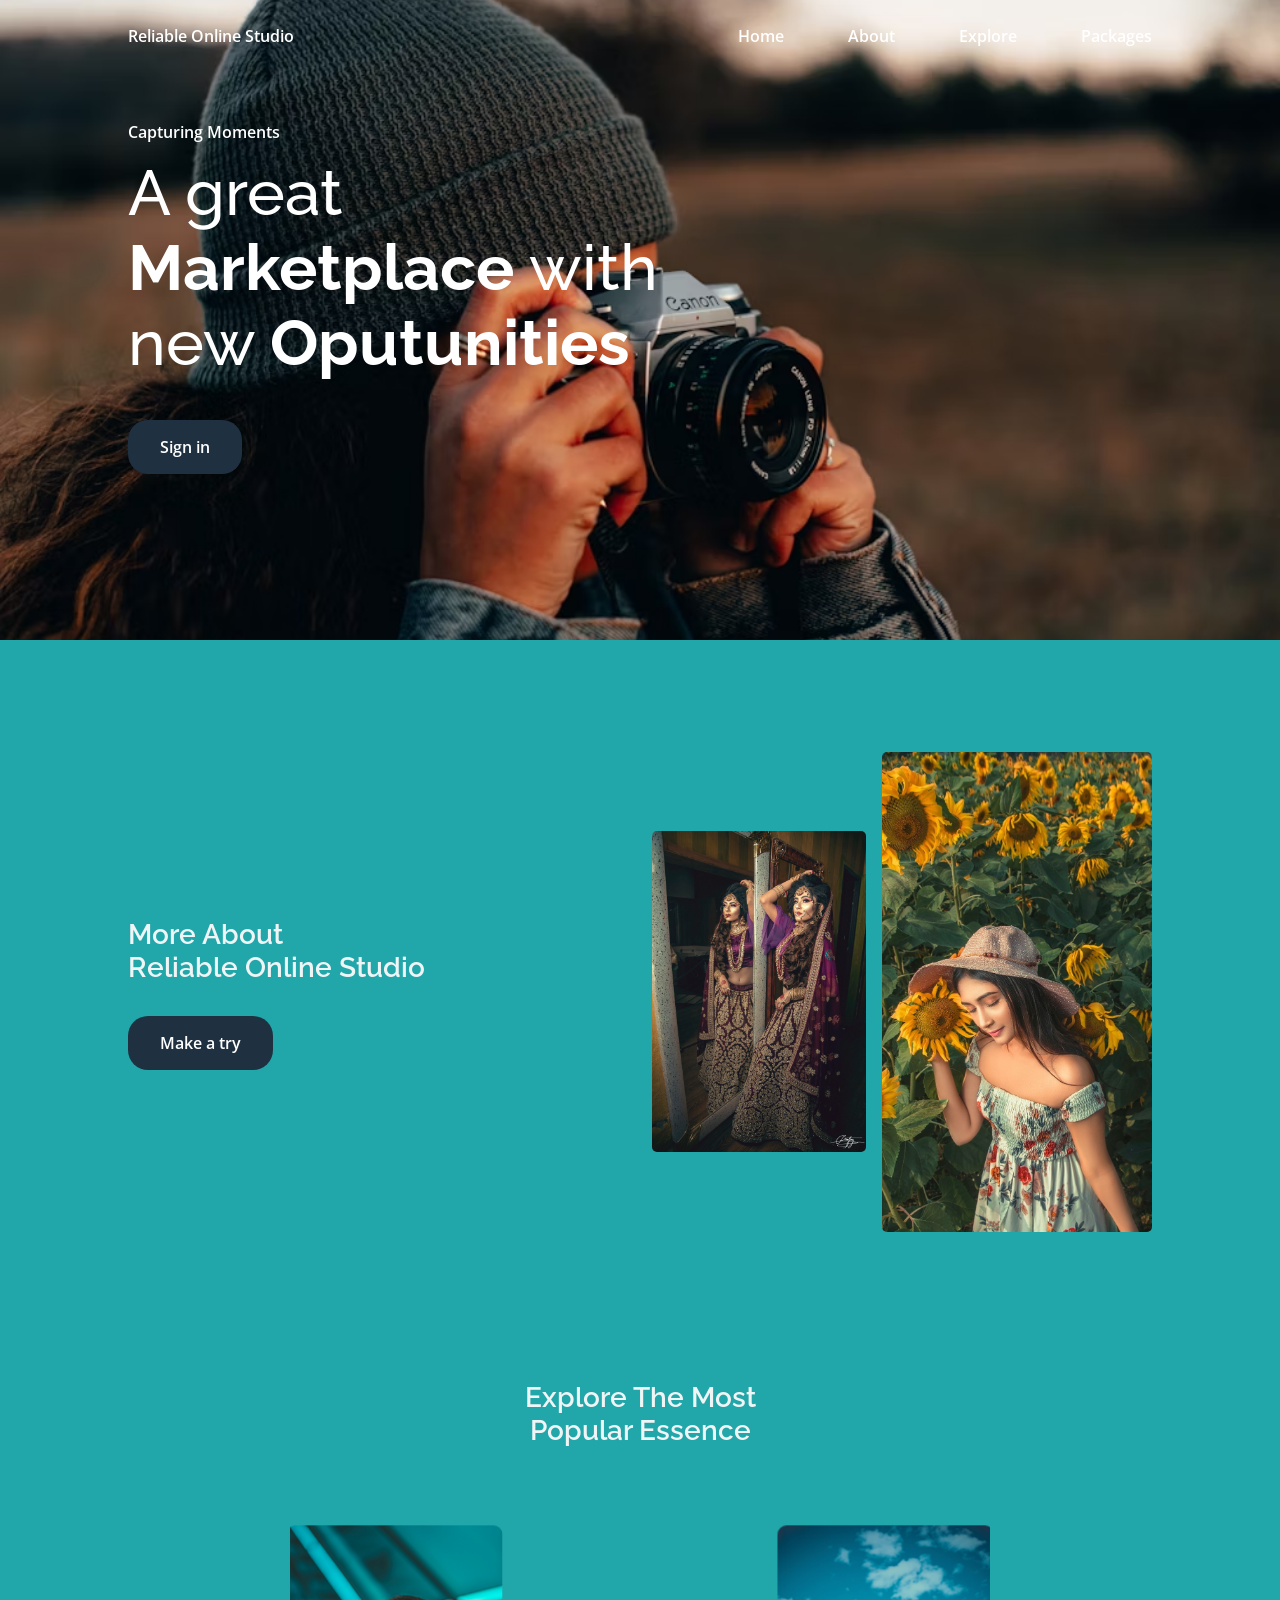
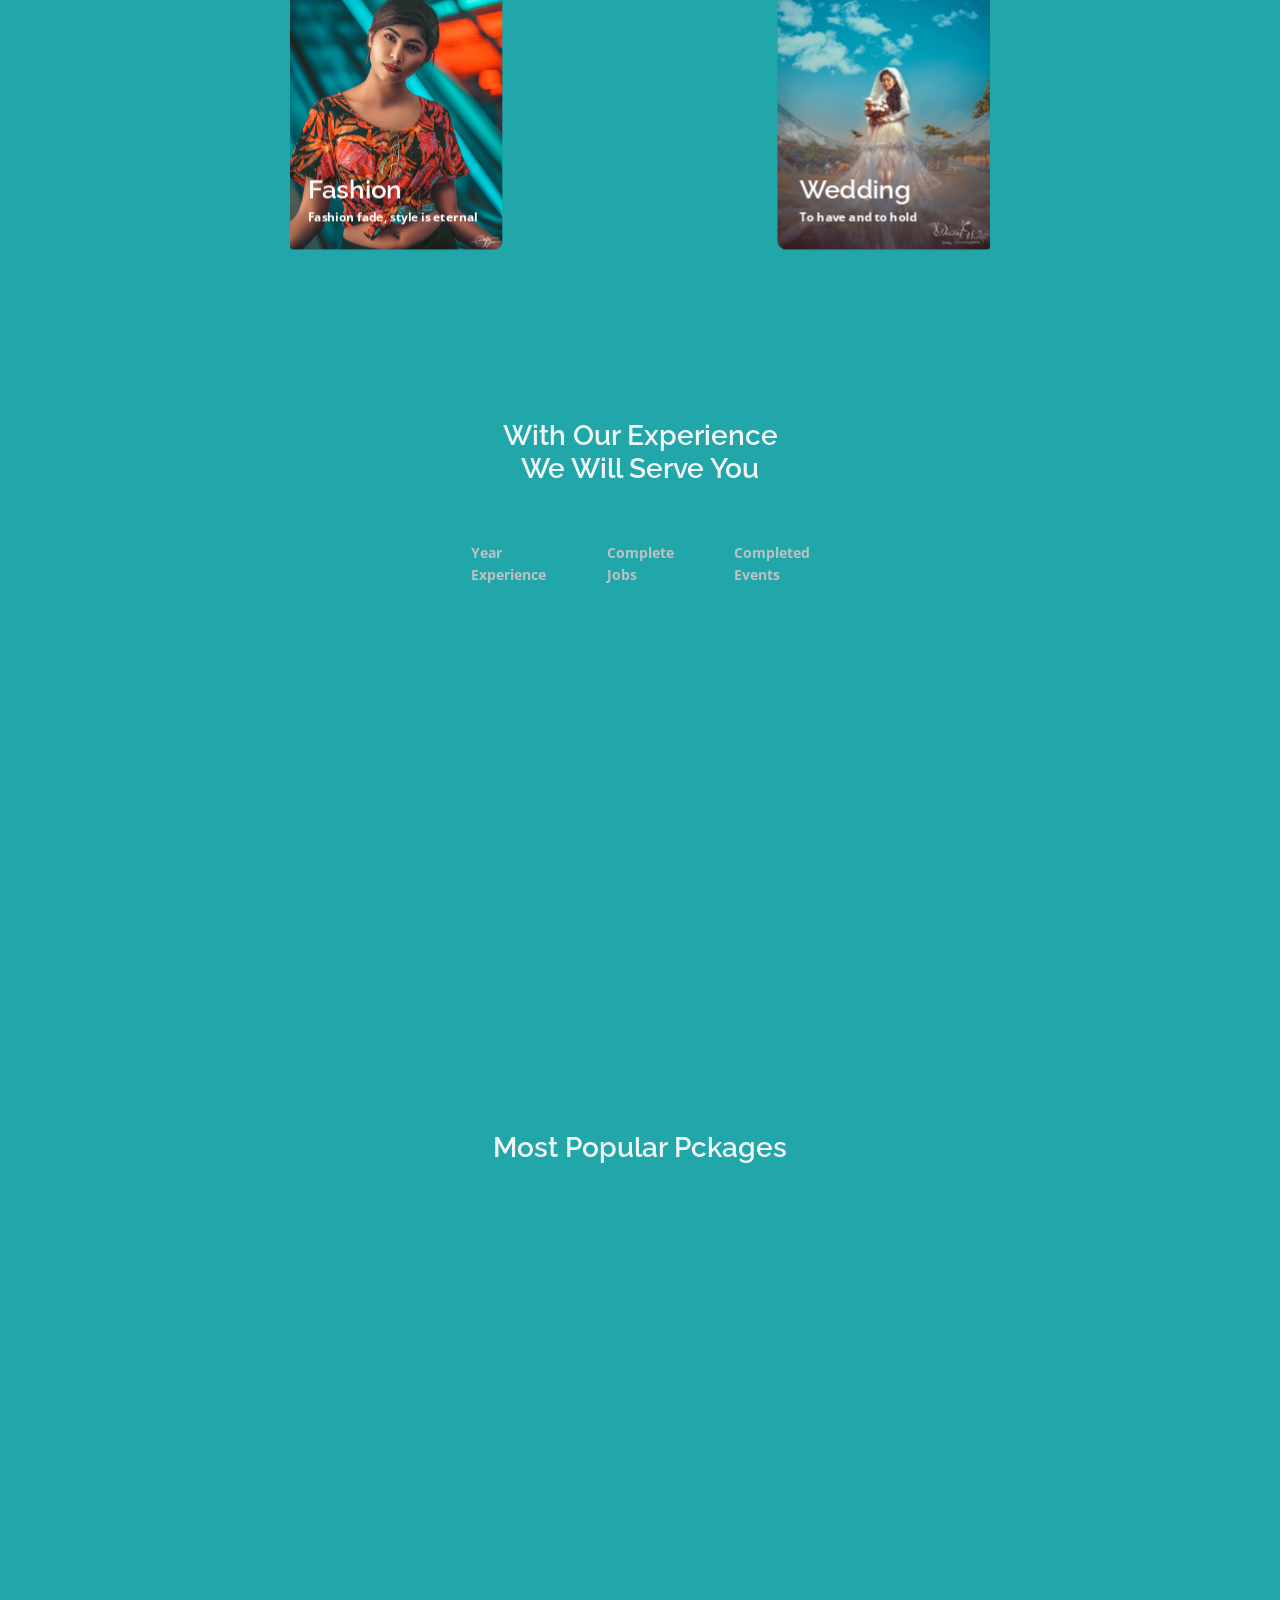
==== Photo Broker/Nav.html @ ecc48aa8 "Add files via upload" ====
<!DOCTYPE html>
<html lang="en">
  <head>
    <meta charset="UTF-8" />
    <meta name="viewport" content="width=device-width, initial-scale=1.0" />

    <link rel="shortcut icon" href="assets/img/logo.png" type="image/png" />

    <!--=============== REMIXICONS ===============-->
    <link
      href="https://cdn.jsdelivr.net/npm/remixicon@2.5.0/fonts/remixicon.css"
      rel="stylesheet"
    />

    <!--=============== SWIPER CSS ===============-->
    <link rel="stylesheet" href="assets/css/swiper-bundle.min.css" />

    <!--=============== CSS ===============-->
    <link rel="stylesheet" href="assets/css/styles.css" />

    <title>Reliable Online Studio</title>
  </head>
  <body class= "dark-theme">
    <header class="header" id="header">
      <nav class="nav container">
        <a href="#" class="nav__logo" id="rosLogo">Reliable Online Studio</a>

        <div class="nav__menu" id="nav-menu">
          <ul class="nav__list">
            <li class="nav__item">
              <a href="#home" class="nav__link">Home</a>
            </li>
            <li class="nav__item">
              <a href="#about" class="nav__link">About</a>
            </li>
            <li class="nav__item">
              <a href="#explore" class="nav__link">Explore</a>
            </li>
            <li class="nav__item">
              <a href="#packages" class="nav__link">Packages</a>
            </li>
          </ul>

          <i class="ri-close-line nav__close" id="nav-close"></i>
        </div>

        <div class="nav__toggle" id="nav-toggle">
          <i class="ri-function-line"></i>
        </div>
      </nav>
    </header>

    <main class="main">
      <!--==================== HOME ====================-->
      <section class="home" id="home">
        <img src="assets/img/Main.avif" alt="" class="home__img" />

        <div class="home__container container grid">
          <div class="home__data">
            <span class="home__data-subtitle">Capturing Moments</span>
            <h1 class="home__data-title">
              A great<br> <b> Marketplace </b> with <br> new <b>Oputunities <br />
            </h1>
            <a href="signup.php" class="button">Sign in</a>
          </div>

          <div class="home__social">
            <a
              href="https://www.facebook.com/"
              target="_blank"
              class="home__social-link"
            >
              <i class="ri-facebook-box-fill"></i>
            </a>
            <a
              href="https://www.instagram.com/"
              target="_blank"
              class="home__social-link"
            >
              <i class="ri-instagram-fill"></i>
            </a>
            <a
              href="https://twitter.com/"
              target="_blank"
              class="home__social-link"
            >
              <i class="ri-twitter-fill"></i>
            </a>
          </div>
      </section>

      <!--==================== ABOUT ====================-->
      <section class="about section" id="about">
        <div class="about__container container grid">
          <div class="about__data">
            <h2 class="section__title about__title">
              More About <br />
              Reliable Online Studio
            </h2>
            <p class="about__description" id= "aboutInfo">
              
            </p>
            <a href="#" class="button">Make a try</a>
          </div>

          <div class="about__img">
            <div class="about__img-overlay">
              <img src="assets/img/about02.jpg" alt="" class="about__img-one" />
            </div>

            <div class="about__img-overlay">
              <img src="assets/img/about001.jpg" alt="" class="about__img-two" />
            </div>
          </div>
        </div>
      </section>

      <!--==================== Explore ====================-->
      <section class="discover section" id="explore">
        <h2 class="section__title">
          Explore the most <br />
          popular essence
        </h2>

        <div class="discover__container container swiper-container">
          <div class="swiper-wrapper">
            <!--==================== Explore 1 ====================-->
            <div class="discover__card swiper-slide">
              <img
                src="assets/img/omi.jpg"
                alt=""
                class="discover__img"
              />
              <div class="discover__data">
                <h2 class="discover__title">Portfolio</h2>
                <span class="discover__description">Capture Yourself</span>
              </div>
            </div>

            <!--==================== Explore 2 ====================-->
            <div class="discover__card swiper-slide">
              <img
                src="assets/img/wedding.jpg"
                alt=""
                class="discover__img"
              />
              <div class="discover__data">
                <h2 class="discover__title">Wedding</h2>
                <span class="discover__description">To have and to hold</span>
              </div>
            </div>

            <!--==================== Explore 3 ====================-->
            <div class="discover__card swiper-slide">
              <img
                src="assets/img/wild.jpg"
                alt=""
                class="discover__img"
              />
              <div class="discover__data">
                <h2 class="discover__title">Wild</h2>
                <span class="discover__description">One touch of nature</span>
              </div>
            </div>

            <!--==================== Explore 4 ====================-->
            <div class="discover__card swiper-slide">
              <img
                src="assets/img/dress2.jpg"
                alt=""
                class="discover__img"
              />
              <div class="discover__data">
                <h2 class="discover__title">Fashion</h2>
                <span class="discover__description">Fashion fade, style is eternal</span>
              </div>
            </div>
          </div>
        </div>
      </section>

      <!--==================== EXPERIENCE ====================-->
      <section class="experience section">
        <h2 class="section__title">
          With Our Experience <br />
          We Will Serve You
        </h2>

        <div class="experience__container container grid">
          <div class="experience__content grid">
            <div class="experience__data">
              <h2 class="experience__number" id="yrExpreience"></h2>
              <span class="experience__description"
                >Year <br />
                Experience</span
              >
            </div>

            <div class="experience__data">
              <h2 class="experience__number" id = "jobDone"></h2>
              <span class="experience__description"
                >Complete <br />
                Jobs</span
              >
            </div>

            <div class="experience__data">
              <h2 class="experience__number" id= "completed_Event"></h2>
              <span class="experience__description"
                >Completed <br />
                Events</span
              >
            </div>
          </div>

          <div class="experience__img grid">
            <div class="experience__overlay">
              <img
                src="assets/img/ex1.jpg"
                alt=""
                class="experience__img-one"
              />
            </div>

            <div class="experience__overlay">
              <img
                src="assets/img/ex2.jpg"
                alt=""
                class="experience__img-two"
              />
            </div>
          </div>
        </div>
      </section>

      <!--==================== Package ====================-->
      <section class="place section" id="packages">
        <h2 class="section__title">Most Popular Pckages</h2>

        <div class="place__container container grid">
          <!--==================== Package CARD 1 ====================-->
          <div class="place__card">
            <img src="assets/img/gold.jpg" alt="" class="place__img" />

            <div class="place__content">
              <span class="place__rating">
              </span>

              <div class="place__data">
                <h3 class="place__title">Gold</h3>
                <!-- <span class="place__subtitle">Indonesia</span> -->
                <span class="place__price">$10/Moth</span>
              </div>
            </div>
          </div>

          <!--==================== Package CARD 2 ====================-->
          <div class="place__card">
            <img src="assets/img/Premium.jpg" alt="" class="place__img" />

            <div class="place__content">
              <span class="place__rating">
              </span>

              <div class="place__data">
                <h3 class="place__title">Premium</h3>
                <span class="place__price">$15/Month</span>
              </div>
            </div>
          </div>

          <!--==================== Package CARD 3 ====================-->
          <div class="place__card">
            <img src="assets/img/silver.jpg" alt="" class="place__img" />

            <div class="place__content">
              <span class="place__rating">
              </span>

              <div class="place__data">
                <h3 class="place__title">Silver</h3>
                <span class="place__price">$5/Month</span>
              </div>
            </div>
          </div>

        </div>
      </section>

    <!--==================== FOOTER ====================-->
    <footer class="footer section">
      <div class="footer__container container grid">
        <div class="footer__content grid">
          <div class="footer__data">
            <h3 class="footer__title">ROS</h3>
            <p class="footer__description">
              Photography is the only language <br />that can be understood anywhere <br />in the world!
            </p>
            <div>
              <a
                href="https://www.facebook.com/"
                target="_blank"
                class="footer__social"
              >
                <i class="ri-facebook-box-fill"></i>
              </a>
              <a
                href="https://twitter.com/"
                target="_blank"
                class="footer__social"
              >
                <i class="ri-twitter-fill"></i>
              </a>
              <a
                href="https://www.instagram.com/"
                target="_blank"
                class="footer__social"
              >
                <i class="ri-instagram-fill"></i>
              </a>
              <a
                href="https://www.youtube.com/"
                target="_blank"
                class="footer__social"
              >
                <i class="ri-youtube-fill"></i>
              </a>
            </div>
          </div>

          <div class="footer__data">
            <h3 class="footer__subtitle">About</h3>
            <ul>
              <li class="footer__item">
                <a href="" class="footer__link">About Us</a>
              </li>
              <li class="footer__item">
                <a href="" class="footer__link">Features</a>
              </li>
              <li class="footer__item">
                <a href="" class="footer__link">New & Blog</a>
              </li>
            </ul>
          </div>
        </div>

        <div class="footer__rights">
          <p class="footer__copy">
            &#169; 2021 ROS. All rigths reserved.
          </p>
          <div class="footer__terms">
            <a href="#" class="footer__terms-link">Terms & Agreements</a>
            <a href="#" class="footer__terms-link">Privacy Policy</a>
          </div>
        </div>
      </div>
    </footer>

    <!--=============== SCROLL REVEAL===============-->
    <script src="assets/js/scrollreveal.min.js"></script>

    <!--=============== SWIPER JS ===============-->
    <script src="assets/js/swiper-bundle.min.js"></script>

    <!--=============== MAIN JS ===============-->
    <script src="main.js"></script>
  </body>
</html>
---- Photo Broker/assets/css/styles.css ----
/*=============== GOOGLE FONTS ===============*/
@import url("https://fonts.googleapis.com/css2?family=Open+Sans:wght@400;600&family=Raleway:wght@500;600;700&display=swap");

/*=============== VARIABLES CSS ===============*/
:root {
  --header-height: 3rem;

  /*========== Colors ==========*/
  /* Change favorite color to match images */
  /*Green dark 190 - Green 171 - Grren Blue 200*/
  --hue-color: 190;

  /* HSL color mode */
  --first-color: hsl(var(--hue-color), 64%, 22%);
  --first-color-second: hsl(var(--hue-color), 64%, 22%);
  --first-color-alt: hsl(var(--hue-color), 64%, 15%);
  --title-color: hsl(var(--hue-color), 64%, 18%);
  --text-color: hsl(var(--hue-color), 24%, 35%);
  --text-color-light: hsl(var(--hue-color), 8%, 60%);
  --input-color: hsl(var(--hue-color), 24%, 97%);
  --body-color: hsl(var(--hue-color), 100%, 99%);
  --white-color: #fff;
  --scroll-bar-color: hsl(var(--hue-color), 12%, 90%);
  --scroll-thumb-color: hsl(var(--hue-color), 12%, 75%);

  /*========== Font and typography ==========*/
  --body-font: "Open Sans", sans-serif;
  --title-font: "Raleway", sans-serif;
  --biggest-font-size: 2.5rem;
  --h1-font-size: 1.5rem;
  --h2-font-size: 1.25rem;
  --h3-font-size: 1rem;
  --normal-font-size: 0.938rem;
  --small-font-size: 0.813rem;
  --smaller-font-size: 0.75rem;

  /*========== Font weight ==========*/
  --font-medium: 500;
  --font-semi-bold: 600;

  /*========== Margenes Bottom ==========*/
  --mb-0-25: 0.25rem;
  --mb-0-5: 0.5rem;
  --mb-0-75: 0.75rem;
  --mb-1: 1rem;
  --mb-1-25: 1.25rem;
  --mb-1-5: 1.5rem;
  --mb-2: 2rem;
  --mb-2-5: 2.5rem;

  /*========== z index ==========*/
  --z-tooltip: 10;
  --z-fixed: 100;

  /*========== Hover overlay ==========*/
  --img-transition: 0.3s;
  --img-hidden: hidden;
  --img-scale: scale(1.1);
}

@media screen and (min-width: 968px) {
  :root {
    --biggest-font-size: 4rem;
    --h1-font-size: 2.25rem;
    --h2-font-size: 1.75rem;
    --h3-font-size: 1.25rem;
    --normal-font-size: 1rem;
    --small-font-size: 0.875rem;
    --smaller-font-size: 0.813rem;
  }
}

/*========== Variables Dark theme ==========*/
body.dark-theme {
  --first-color-second: hsl(var(--hue-color), 54%, 12%);
  --title-color: hsl(var(--hue-color), 24%, 95%);
  --text-color: hsl(var(--hue-color), 8%, 75%);
  --input-color: hsl(var(--hue-color), 29%, 16%);
  /* --body-color: hsl(var(--hue-color), 29%, 12%); */
  --body-color: #21a6aa;
  --scroll-bar-color: hsl(var(--hue-color), 12%, 48%);
  --scroll-thumb-color: hsl(var(--hue-color), 12%, 36%);
}
/*=============== BASE ===============*/
* {
  box-sizing: border-box;
  padding: 0;
  margin: 0;
}

html {
  scroll-behavior: smooth;
}

body {
  margin: var(--header-height) 0 0 0;
  font-family: var(--body-font);
  font-size: var(--normal-font-size);
  background-color: var(--body-color);
  color: var(--text-color);
}

h1,
h2,
h3 {
  color: var(--title-color);
  font-weight: var(--font-semi-bold);
  font-family: var(--title-font);
}

ul {
  list-style: none;
}

a {
  text-decoration: none;
}

img {
  max-width: 100%;
  height: auto;
}

button,
input {
  border: none;
  font-family: var(--body-font);
  font-size: var(--normal-font-size);
}

button {
  cursor: pointer;
}

input {
  outline: none;
}

.main {
  overflow-x: hidden;
}

/*=============== REUSABLE CSS CLASSES ===============*/
.section {
  padding: 4.5rem 0 2.5rem;
}

.section__title {
  font-size: var(--h2-font-size);
  color: var(--title-color);
  text-align: center;
  text-transform: capitalize;
  margin-bottom: var(--mb-2);
}

.container {
  max-width: 968px;
  margin-left: var(--mb-1);
  margin-right: var(--mb-1);
}

.grid {
  display: grid;
  gap: 1.5rem;
}

/*=============== HEADER ===============*/
.header {
  width: 100%;
  position: fixed;
  top: 0;
  left: 0;
  z-index: var(--z-fixed);
  background-color: transparent;
}

/*=============== NAV ===============*/
.nav {
  height: var(--header-height);
  display: flex;
  justify-content: space-between;
  align-items: center;
}

.nav__logo,
.nav__toggle {
  color: var(--white-color);
}

.nav__logo {
  font-weight: var(--font-semi-bold);
}

.nav__toggle {
  font-size: 1.2rem;
  cursor: pointer;
}

.nav__menu {
  position: relative;
}

@media screen and (max-width: 767px) {
  .nav__menu {
    position: fixed;
    background-color: var(--body-color);
    top: 0;
    right: -100%;
    width: 70%;
    height: 100%;
    box-shadow: -1px 0 4px rgba(40, 151, 173, 0.15);
    padding: 3rem;
    transition: 0.4s;
  }
}

.nav__list {
  display: flex;
  flex-direction: column;
  row-gap: 2.5rem;
}

.nav__link {
  color: var(--text-color-light);
  font-weight: var(--font-semi-bold);
  text-transform: uppercase;
}

.nav__link:hover {
  color: var(--text-color);
}

.nav__close {
  position: absolute;
  top: 0.75rem;
  right: 1rem;
  font-size: 1.5rem;
  color: var(--title-color);
  cursor: pointer;
}

/* show menu */
.show-menu {
  right: 0;
}

/* Change background header */
.scroll-header {
  background-color: var(--body-color);
  box-shadow: 0 0 4px rgba(32, 126, 145, 0.685);
}

.scroll-header .nav__logo,
.scroll-header .nav__toggle {
  color: var(--title-color);
}

/* Active link */
.active-link {
  position: relative;
  color: var(--title-color);
}

.active-link::before {
  content: "";
  position: absolute;
  background-color: var(--title-color);
  width: 100%;
  height: 2px;
  bottom: -0.75rem;
  left: 0;
}

/*=============== HOME ===============*/

.home__img {
  position: absolute;
  top: 0;
  left: 0;
  width: 100%;
  height: 100vh;
  object-fit: cover;
  object-position: 83%;
}

.home__container {
  position: relative;
  height: calc(100vh - var(--header-height));
  align-content: center;
  row-gap: 3rem;
}

.home__data-subtitle,
.home__data-title,
.home__social-link,
.home__info {
  /* color: var(--white-color); */
  color: rgb(255, 255, 255);
}

.home__data-subtitle {
  display: block;
  font-weight: var(--font-semi-bold);
  margin-bottom: var(--mb-0-75);
}

.home__data-title {
  font-size: var(--biggest-font-size);
  font-weight: var(--font-medium);
  margin-bottom: var(--mb-2-5);
}

.home__social {
  display: flex;
  flex-direction: column;
  row-gap: 1.5rem;
}

.home__social-link {
  font-size: 1.2rem;
  width: max-content;
}

.home__info {
  background-color: var(--first-color);
  display: flex;
  padding: 1.5rem 1rem;
  align-items: center;
  column-gap: 0.5rem;
  position: absolute;
  right: 0;
  bottom: 1rem;
  width: 228px;
}

.home__info-title {
  display: block;
  font-size: var(--small-font-size);
  font-weight: var(--font-semi-bold);
  margin-bottom: var(--mb-0-75);
}

.home__info-button {
  font-size: var(--smaller-font-size);
}

.home__info-overlay {
  overflow: var(--img-hidden);
}

.home__info-img {
  width: 145px;
  transition: var(--img-transition);
}

.home__info-img:hover {
  transform: var(--img-scale);
}

/*=============== BUTTONS ===============*/

/* .btn {
  width: 150px;
  background-color: #5995fd;
  border: none;
  outline: none;
  height: 49px;
  border-radius: 49px;
  color: #fff;
  text-transform: uppercase;
  font-weight: 600;
  margin: 10px 0;
  cursor: pointer;
  transition: 0.5s;
}

.btn:hover {
  background-color: #4d84e2;
} */

.button {
  display: inline-block;
  background-color: #1f3041;
  /* background-color: linear-gradient(315deg, #ff4e50 0%, #f9d423 74%); */
  color: var(--white-color);
  padding: 1rem 2rem;
  font-weight: var(--font-semi-bold);
  transition: 0.3s;
  border-radius: 20px;
}

.button:hover {
  background-color: #5ccbdf;
}

.button--flex {
  display: flex;
  align-items: center;
  column-gap: 0.25rem;
}

.button--link {
  background: none;
  padding: 0;
}

.button--link:hover {
  background: none;
}

/*=============== ABOUT ===============*/
.about__data {
  text-align: center;
}

.about__container {
  row-gap: 2.5rem;
}

.about__description {
  margin-bottom: var(--mb-2);
}

.about__img {
  display: flex;
  column-gap: 1rem;
  align-items: center;
  justify-content: center;
}

.about__img-overlay {
  overflow: var(--img-hidden);
}

.about__img-one {
  width: 130px;
  border-radius: 5px;
}

.about__img-two {
  width: 180px;
  border-radius: 5px;
}

.about__img-one,
.about__img-two {
  transition: var(--img-transition);
}

.about__img-one:hover,
.about__img-two:hover {
  transform: var(--img-scale);
}

/*=============== DISCOVER ===============*/
.discover__card {
  position: relative;
  width: 200px;
  overflow: var(--img-hidden);
}

.discover__data {
  position: absolute;
  bottom: 1.5rem;
  left: 1rem;
}

.discover__title,
.discover__description {
  color: var(--white-color);
}

.discover__title {
  font-size: var(--h3-font-size);
  margin-bottom: var(--mb-0-25);
}

.discover__description {
  display: block;
  font-size: var(--smaller-font-size);
}

.discover__img {
  transition: var(--img-transition);
  border-radius: 10px;
}

.discover__img:hover {
  transform: var(--img-scale);
  border-radius: 10px;
}

.swiper-container-3d .swiper-slide-shadow-left,
.swiper-container-3d .swiper-slide-shadow-right {
  background-image: none;
}

/*=============== EXPERIENCE ===============*/
.experience__container {
  row-gap: 2.5rem;
  justify-content: center;
  justify-items: center;
}

.experience__content {
  grid-template-columns: repeat(3, 1fr);
  column-gap: 1rem;
  justify-items: center;
  padding: 0 2rem;
}

.experience__number {
  font-size: var(--h2-font-size);
  font-weight: var(--font-semi-bold);
  margin-bottom: var(--mb-0-5);
}

.experience__description {
  font-size: var(--small-font-size);
}

.experience__img {
  position: relative;
  padding-bottom: 2rem;
}

.experience__img-one,
.experience__img-two {
  transition: var(--img-transition);
  border-radius: 5px;
}

.experience__img-one:hover,
.experience__img-two:hover {
  transform: var(--img-scale);
  border-radius: 5px;
}

.experience__overlay {
  overflow: var(--img-hidden);
}

.experience__overlay:nth-child(1) {
  width: 263px;
  margin-right: 2rem;
}

.experience__overlay:nth-child(2) {
  width: 120px;
  position: absolute;
  top: 2rem;
  right: 0;
}

/*=============== Package ===============*/
.place__card,
.place__img {
  height: 230px;
  border-radius: 5px;
}

.place__container {
  grid-template-columns: repeat(2, max-content);
  justify-content: center;
}

.place__card {
  position: relative;
  overflow: var(--img-hidden);
}

.place__card:hover .place__img {
  transform: var(--img-scale);
}

.place__img {
  transition: var(--img-transition);
}

.place__content,
.place__title {
  color: var(--white-color);
}

.place__content {
  position: absolute;
  top: 0;
  left: 0;
  width: 100%;
  height: 100%;
  display: flex;
  flex-direction: column;
  justify-content: space-between;
  padding: 0.75rem 0.75rem 1rem;
}

.place__rating {
  align-self: flex-end;
  display: flex;
  align-items: center;
}

.place__rating-icon {
  font-size: 0.75rem;
  margin-right: var(--mb-0-25);
}

.place__rating-number {
  font-size: var(--small-font-size);
}

.place__subtitle,
.place__price {
  display: block;
}

.place__title {
  font-size: var(--h3-font-size);
  margin-bottom: var(--mb-0-25);
}

.place__subtitle {
  font-size: var(--smaller-font-size);
  margin-bottom: var(--mb-1-25);
}

.place__button {
  position: absolute;
  right: 0;
  bottom: 0;
  padding: 0.75rem 1rem;
}

/*=============== FOOTER ===============*/
.footer__container {
  row-gap: 5rem;
}

.footer__content {
  grid-template-columns: repeat(auto-fit, minmax(220px, 1fr));
  row-gap: 2rem;
}

.footer__title,
.footer__subtitle {
  font-size: var(--h3-font-size);
}

.footer__title {
  margin-bottom: var(--mb-0-5);
}

.footer__description {
  margin-bottom: var(--mb-2);
}

.footer__social {
  font-size: 1.25rem;
  color: var(--title-color);
  margin-right: var(--mb-1-25);
}

.footer__subtitle {
  margin-bottom: var(--mb-1);
}

.footer__item {
  margin-bottom: var(--mb-0-75);
}

.footer__link {
  color: var(--text-color);
}

.footer__link:hover {
  color: var(--title-color);
}

.footer__rights {
  display: flex;
  flex-direction: column;
  row-gap: 1.5rem;
  text-align: center;
}

.footer__copy,
.footer__terms-link {
  font-size: var(--small-font-size);
  color: var(--text-color-light);
}

.footer__terms {
  display: flex;
  column-gap: 1.5rem;
  justify-content: center;
}

.footer__terms-link:hover {
  color: var(--text-color);
}

/*========== SCROLL UP ==========*/
.scrollup {
  position: fixed;
  right: 1rem;
  bottom: -20%;
  background-color: var(--first-color);
  padding: 0.5rem;
  display: flex;
  opacity: 0.9;
  z-index: var(--z-tooltip);
  transition: 0.4s;
}

.scrollup:hover {
  background-color: var(--first-color-alt);
  opacity: 1;
}

.scrollup__icon {
  color: var(--white-color);
  font-size: 1.2rem;
}

/* Show scroll */
.show-scroll {
  bottom: 5rem;
}

/*=============== SCROLL BAR ===============*/
::-webkit-scrollbar {
  width: 0.6rem;
  background-color: var(--scroll-bar-color);
}

::-webkit-scrollbar-thumb {
  background-color: var(--scroll-thumb-color);
}

::-webkit-scrollbar-thumb:hover {
  background-color: var(--text-color-light);
}

/*=============== MEDIA QUERIES ===============*/
/* For small devices */
@media screen and (max-width: 340px) {
  .place__container {
    grid-template-columns: max-content;
    justify-content: center;
  }
  .experience__content {
    padding: 0;
  }
  .experience__overlay:nth-child(1) {
    width: 190px;
  }
  .experience__overlay:nth-child(2) {
    width: 80px;
  }
  .home__info {
    width: 190px;
    padding: 1rem;
  }
  .experience__img {
    padding: 0;
  }
}

/* For medium devices */
@media screen and (min-width: 568px) {
  .place__container {
    grid-template-columns: repeat(3, max-content);
  }
}

@media screen and (min-width: 768px) {
  body {
    margin: 0;
  }
  .nav {
    height: calc(var(--header-height) + 1.5rem);
  }
  .nav__link {
    color: var(--white-color);
    text-transform: initial;
  }
  .nav__link:hover {
    color: var(--white-color);
  }
  .nav__dark {
    position: initial;
  }
  .nav__menu {
    display: flex;
    column-gap: 1rem;
  }
  .nav__list {
    flex-direction: row;
    column-gap: 4rem;
  }
  .nav__toggle,
  .nav__close {
    display: none;
  }
  .change-theme-name {
    display: none;
  }
  .change-theme {
    color: var(--white-color);
  }
  .active-link::before {
    background-color: var(--white-color);
  }
  .scroll-header .nav__link {
    color: var(--text-color);
  }
  .scroll-header .active-link {
    color: var(--title-color);
  }
  .scroll-header .active-link::before {
    background-color: var(--title-color);
  }
  .scroll-header .change-theme {
    color: var(--text-color);
  }
  .section {
    padding: 7rem 0 2rem;
  }
  .home__container {
    height: 100vh;
    grid-template-rows: 1.8fr 0.5fr;
  }
  .home__data {
    align-self: flex-end;
  }
  .home__social {
    flex-direction: row;
    align-self: flex-end;
    margin-bottom: 3rem;
    column-gap: 2.5rem;
  }
  .home__info {
    bottom: 3rem;
  }
  .about__container {
    grid-template-columns: repeat(2, 1fr);
    align-items: center;
  }
  .about__data,
  .about__title {
    text-align: initial;
  }
  .about__title {
    margin-bottom: var(--mb-1-5);
  }
  .about__description {
    margin-bottom: var(--mb-2);
  }
  .discover__container {
    width: 610px;
    margin-left: auto;
    margin-right: auto;
  }
  .discover__container,
  .place__container {
    padding-top: 2rem;
  }
  .experience__overlay:nth-child(1) {
    width: 363px;
    margin-right: 4rem;
  }
  .experience__overlay:nth-child(2) {
    width: 160px;
  }

  .subscribe__input {
    padding: 0 0.5rem;
  }
  .footer__rights {
    flex-direction: row;
    justify-content: space-between;
  }
}

/* For large devices */
@media screen and (min-width: 1024px) {
  .container {
    margin-left: auto;
    margin-right: auto;
  }
  .home__container {
    grid-template-rows: 2fr 0.5fr;
  }
  .home__info {
    width: 328px;
    grid-template-columns: 1fr 2fr;
    column-gap: 2rem;
  }
  .home__info-title {
    font-size: var(--normal-font-size);
  }
  .home__info-img {
    width: 240px;
  }
  .about__img-one {
    width: 230px;
  }
  .about__img-two {
    width: 290px;
  }
  .discover__card {
    width: 237px;
  }
  .discover__container {
    width: 700px;
  }
  .discover__data {
    left: 1.5rem;
    bottom: 2rem;
  }
  .discover__title {
    font-size: var(--h2-font-size);
  }
  .experience__content {
    margin: var(--mb-1) 0;
    column-gap: 3.5rem;
  }
  .experience__overlay:nth-child(1) {
    width: 463px;
    margin-right: 7rem;
  }
  .experience__overlay:nth-child(2) {
    width: 220px;
    top: 3rem;
  }

  .place__container {
    gap: 3rem 2rem;
  }
  .place__card,
  .place__img {
    height: 263px;
  }
  .footer__content {
    justify-items: center;
  }
}

@media screen and (min-width: 1200px) {
  .container {
    max-width: 1024px;
  }
}

/* For tall screens on mobiles y desktop*/
@media screen and (min-height: 721px) {
  body {
    margin: 0;
  }
  .home__container,
  .home__img {
    height: 640px;
  }
}
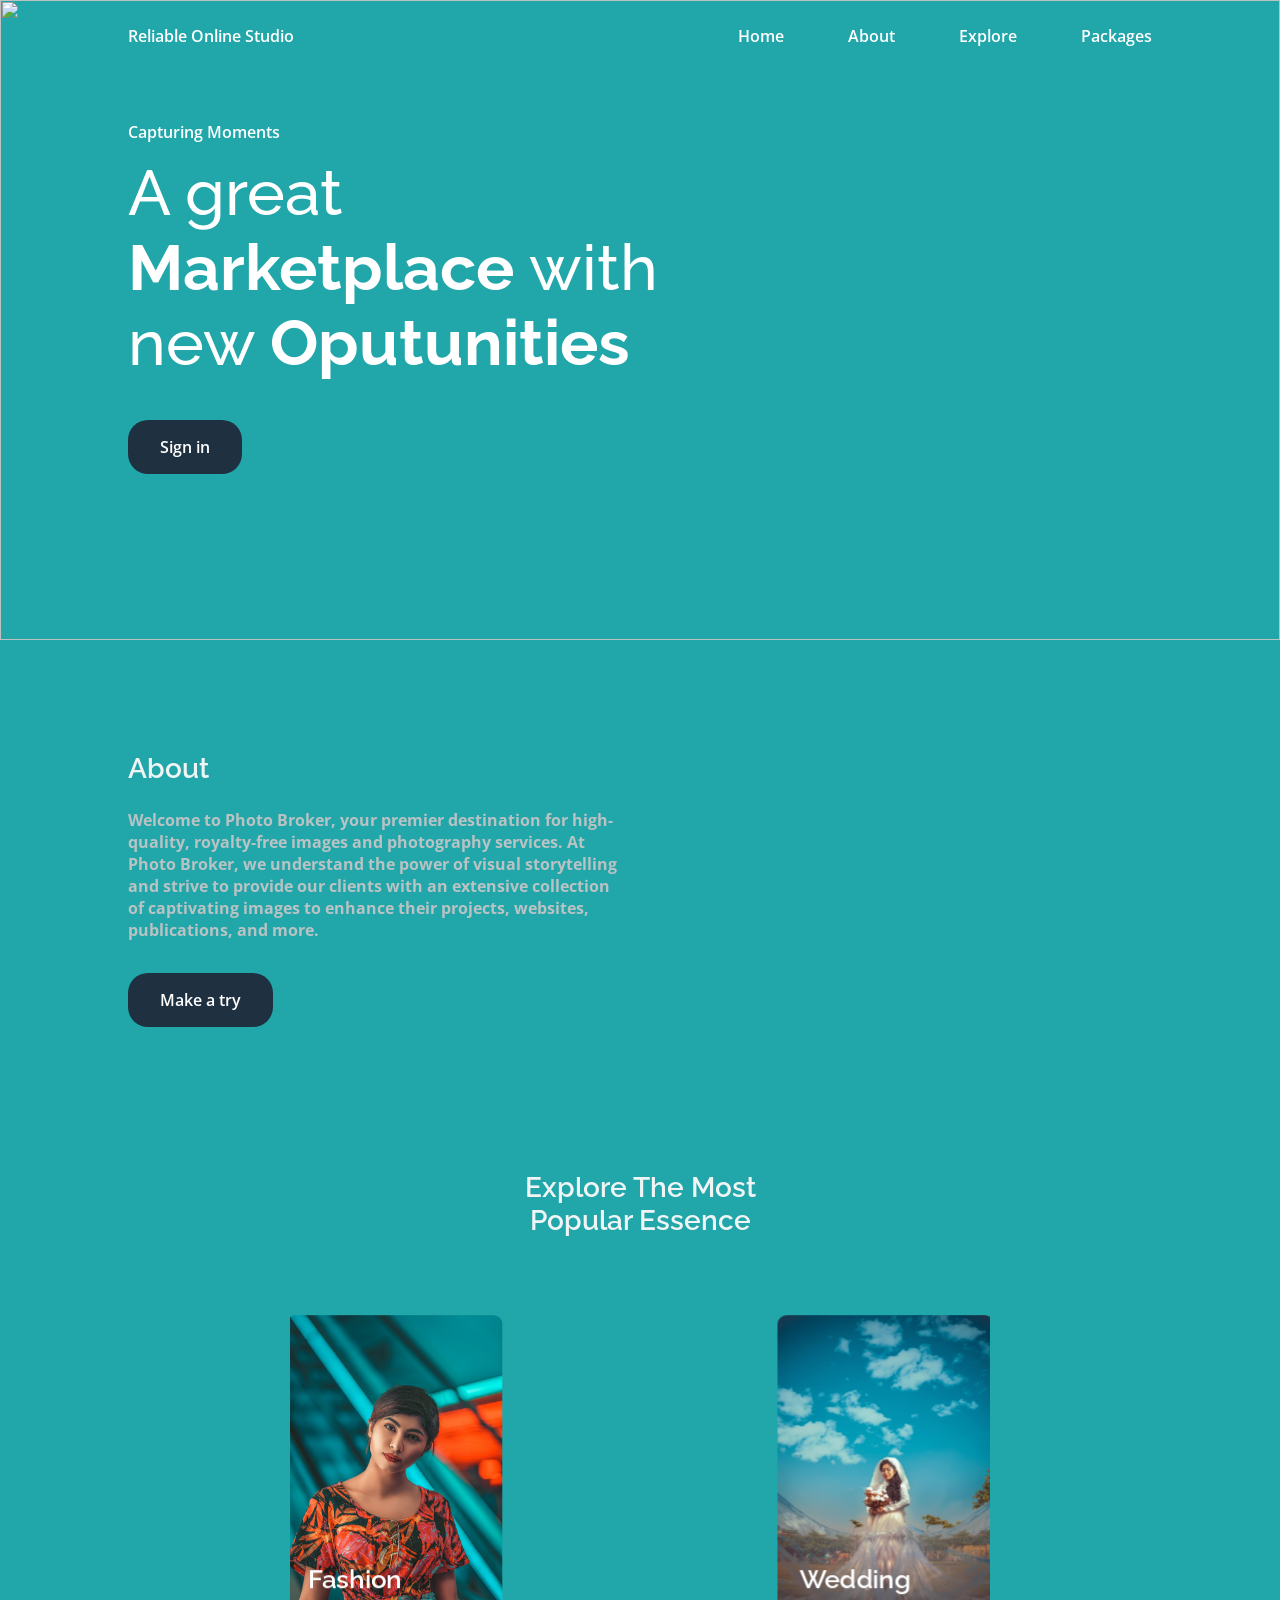
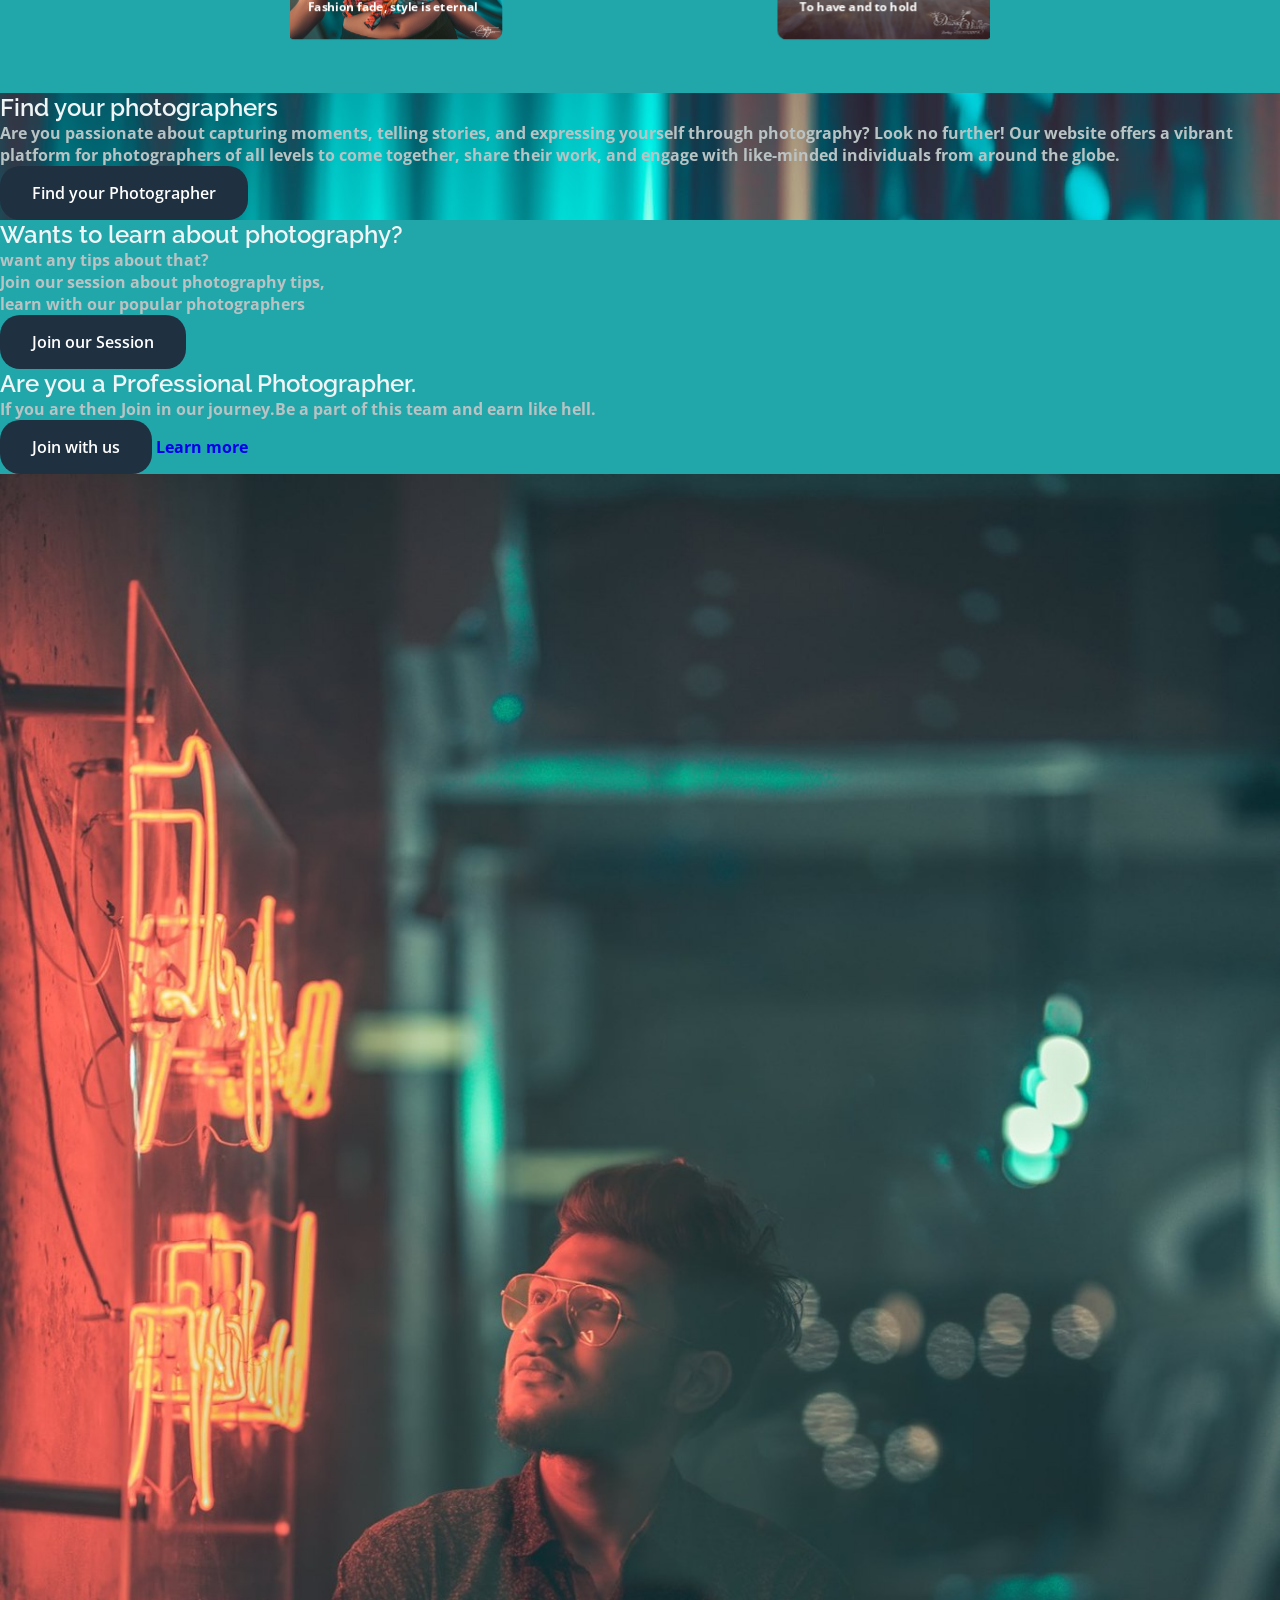
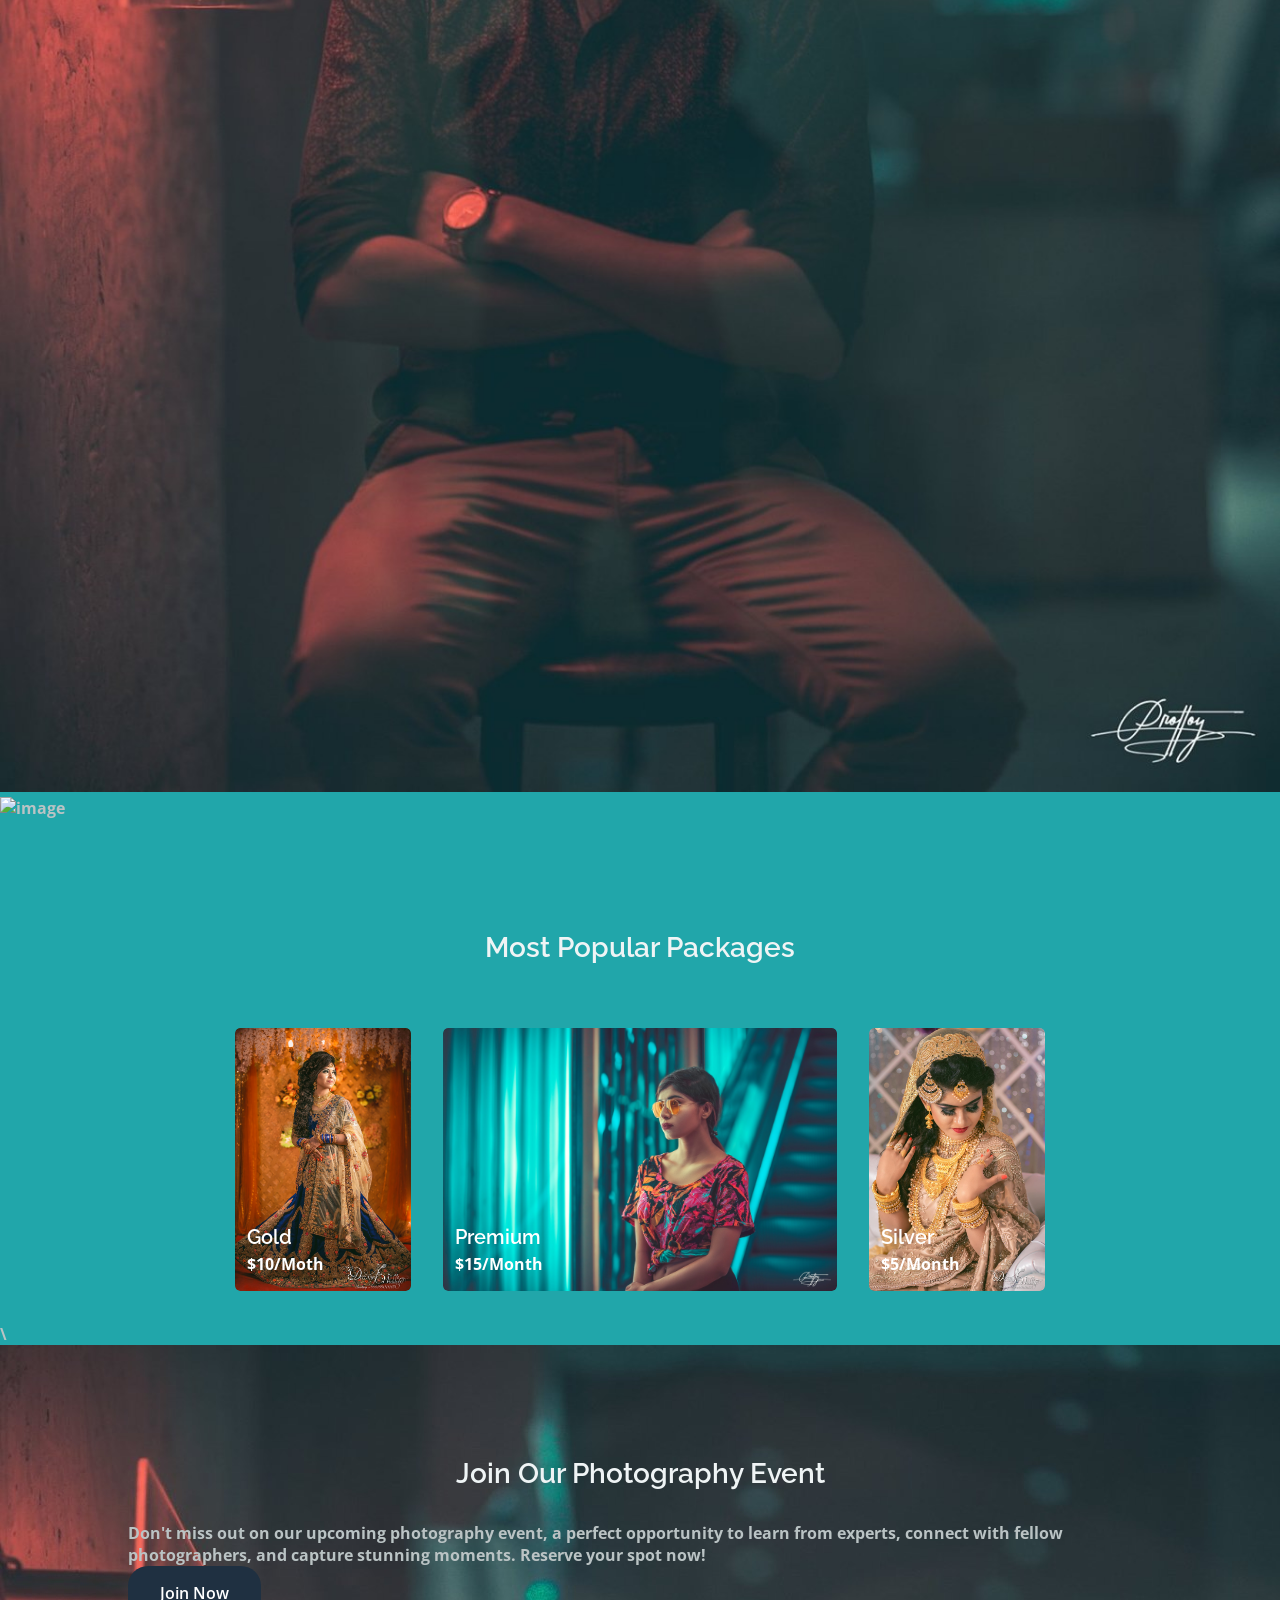
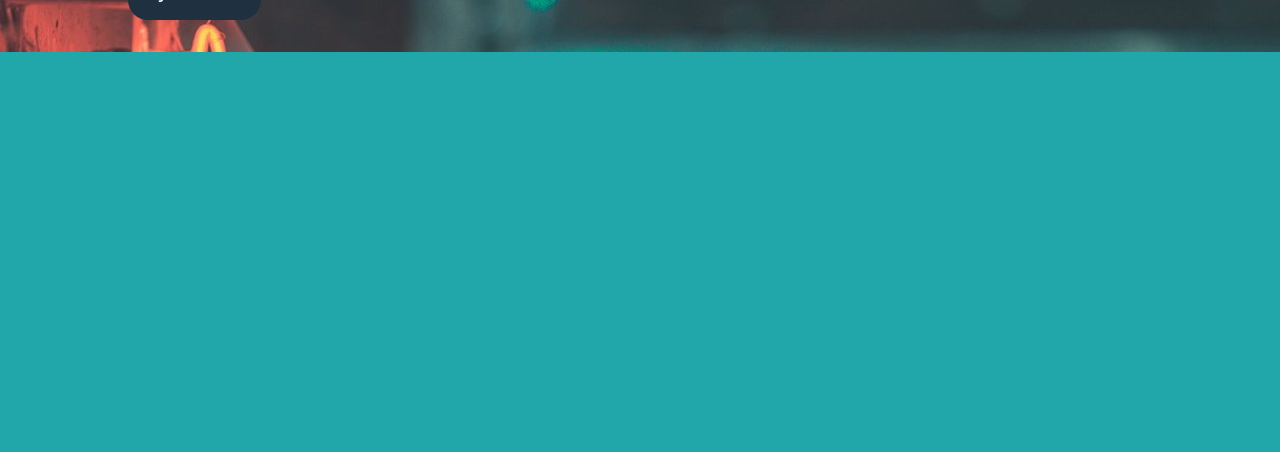
==== commit 30124a34: "Add files via upload" ====
--- a/Photo Broker/Nav.html
+++ b/Photo Broker/Nav.html
@@ -41,10 +41,10 @@
             </li>
           </ul>
 
-          <i class="ri-close-line nav__close" id="nav-close"></i>
-        </div>
-
-        <div class="nav__toggle" id="nav-toggle">
+          <i class="ri-close-line nav__close" id="nav_close"></i>
+        </div>
+
+        <div class="nav__toggle" id="nav_toggle">
           <i class="ri-function-line"></i>
         </div>
       </nav>
@@ -53,7 +53,7 @@
     <main class="main">
       <!--==================== HOME ====================-->
       <section class="home" id="home">
-        <img src="assets/img/Main.avif" alt="" class="home__img" />
+        <img src="assets/img/aziz-acharki-Zf14BckA1JA-unsplash.jpg"  class="home__img" />
 
         <div class="home__container container grid">
           <div class="home__data">
@@ -94,22 +94,24 @@
         <div class="about__container container grid">
           <div class="about__data">
             <h2 class="section__title about__title">
-              More About <br />
-              Reliable Online Studio
+            About
             </h2>
             <p class="about__description" id= "aboutInfo">
-              
+              Welcome to Photo Broker, your premier destination for high-quality, royalty-free images and photography services.
+              At Photo Broker,
+              we understand the power of visual storytelling and strive to provide our clients with an extensive collection of captivating
+              images to enhance their projects, websites, publications, and more.
             </p>
             <a href="#" class="button">Make a try</a>
           </div>
 
           <div class="about__img">
             <div class="about__img-overlay">
-              <img src="assets/img/about02.jpg" alt="" class="about__img-one" />
+              <img src="assets/img/prince-akachi-4Yv84VgQkRM-unsplash.jpg" alt="" class="about__img-one" />
             </div>
 
             <div class="about__img-overlay">
-              <img src="assets/img/about001.jpg" alt="" class="about__img-two" />
+              <img src="assets/img/conor-luddy-IVaKksEZmZA-unsplash.jpg" alt="" class="about__img-two" />
             </div>
           </div>
         </div>
@@ -127,7 +129,7 @@
             <!--==================== Explore 1 ====================-->
             <div class="discover__card swiper-slide">
               <img
-                src="assets/img/omi.jpg"
+                src="assets/img/dani.jpg"
                 alt=""
                 class="discover__img"
               />
@@ -139,6 +141,8 @@
 
             <!--==================== Explore 2 ====================-->
             <div class="discover__card swiper-slide">
+              <a
+              href="package.html">
               <img
                 src="assets/img/wedding.jpg"
                 alt=""
@@ -148,12 +152,13 @@
                 <h2 class="discover__title">Wedding</h2>
                 <span class="discover__description">To have and to hold</span>
               </div>
+              </a>
             </div>
 
             <!--==================== Explore 3 ====================-->
             <div class="discover__card swiper-slide">
               <img
-                src="assets/img/wild.jpg"
+                src="assets/img/blak.jpg"
                 alt=""
                 class="discover__img"
               />
@@ -178,64 +183,68 @@
           </div>
         </div>
       </section>
-
-      <!--==================== EXPERIENCE ====================-->
-      <section class="experience section">
-        <h2 class="section__title">
-          With Our Experience <br />
-          We Will Serve You
-        </h2>
-
-        <div class="experience__container container grid">
-          <div class="experience__content grid">
-            <div class="experience__data">
-              <h2 class="experience__number" id="yrExpreience"></h2>
-              <span class="experience__description"
-                >Year <br />
-                Experience</span
-              >
-            </div>
-
-            <div class="experience__data">
-              <h2 class="experience__number" id = "jobDone"></h2>
-              <span class="experience__description"
-                >Complete <br />
-                Jobs</span
-              >
-            </div>
-
-            <div class="experience__data">
-              <h2 class="experience__number" id= "completed_Event"></h2>
-              <span class="experience__description"
-                >Completed <br />
-                Events</span
-              >
-            </div>
-          </div>
-
-          <div class="experience__img grid">
-            <div class="experience__overlay">
-              <img
-                src="assets/img/ex1.jpg"
-                alt=""
-                class="experience__img-one"
-              />
-            </div>
-
-            <div class="experience__overlay">
-              <img
-                src="assets/img/ex2.jpg"
-                alt=""
-                class="experience__img-two"
-              />
-            </div>
-          </div>
-        </div>
-      </section>
-
+      <!--=====================Find photographers=============-->
+        <section class="finding" id="find_photogrpaher" style="background-image: url('assets/img/dress.jpg');">
+          <div class="finding__container">
+            <h2>Find your photographers </h2>
+            <p>
+              Are you passionate about capturing moments, telling stories, and
+              expressing yourself through photography? Look no further! Our
+              website offers a vibrant platform for photographers of all levels to
+              come together, share their work, and engage with like-minded
+              individuals from around the globe.
+            </p>
+            <a href="#" class="button">Find your Photographer</a>
+          </div>
+        </section>
+     
+      <!--====================PhotoGraphy Tips==============-->
+      <section class="Tips" id="photography_tips" style="background-image:url('assets/img/rana.jpg');">
+        <div class="photograph-parent">
+            <h2>Wants to learn about photography?</h2>
+            <p>want any tips about that?<br>
+            Join our session about photography tips,<br>
+            learn with our popular photographers</p>
+            <a href="#" class="button">Join our Session</a>
+          </div>
+        </div>
+      </section>
+      <!--====================Join as Photographer===========-->
+      <section>
+        <div class="main-frame1">
+              <div class="are-you-a-container">
+                <h2>Are you a Professional Photographer.</h2>
+                <p>
+                  If you are then Join in our journey.Be a part of this team and
+                  earn like hell.
+                </p>
+                <a href="#" class="button">Join with us</a>
+                <a href="#" class="learn-more">Learn more</a>
+              </div>
+          <div class="rectangle-a">
+            <div class="child-rectangle">
+              <div class="wrapper-default-rectangle">
+                <img
+                  class="default-rectangle-icon"
+                  loading="lazy"
+                  alt="image"
+                  src="assets/img/ex2.jpg"/>
+              </div>
+            </div>
+            <div class="wrapper-rectangle-14">
+              <img
+                class="wrapper-rectangle-14-child"
+                loading="lazy"
+                alt="image"
+                src="assets/img/michael.jpg"
+              />
+            </div>
+          </div>
+        </div>
+      </section>
       <!--==================== Package ====================-->
       <section class="place section" id="packages">
-        <h2 class="section__title">Most Popular Pckages</h2>
+        <h2 class="section__title">Most Popular Packages</h2>
 
         <div class="place__container container grid">
           <!--==================== Package CARD 1 ====================-->
@@ -272,21 +281,31 @@
           <!--==================== Package CARD 3 ====================-->
           <div class="place__card">
             <img src="assets/img/silver.jpg" alt="" class="place__img" />
-
             <div class="place__content">
               <span class="place__rating">
               </span>
-
               <div class="place__data">
                 <h3 class="place__title">Silver</h3>
                 <span class="place__price">$5/Month</span>
               </div>
             </div>
-          </div>
-
-        </div>
-      </section>
-
+            </div>
+            </div>
+        </div>
+      </section>
+
+    <!--==================== CHECKOUT EVENT ====================-->\
+    <section class="checkout section" id="checkout_event" style="background-image: url('assets/img/ex2.jpg');">
+    <div class="checkout__container container grid">
+      <div class="checkout__data">
+        <h2 class="section__title checkout__title">Join Our Photography Event</h2>
+        <p class="checkout__description">
+          Don't miss out on our upcoming photography event, a perfect opportunity to learn from experts, connect with fellow photographers, and capture stunning moments. Reserve your spot now!
+        </p>
+        <a href="#" class="button">Join Now</a>
+      </div>
+    </div>
+    </section>
     <!--==================== FOOTER ====================-->
     <footer class="footer section">
       <div class="footer__container container grid">
